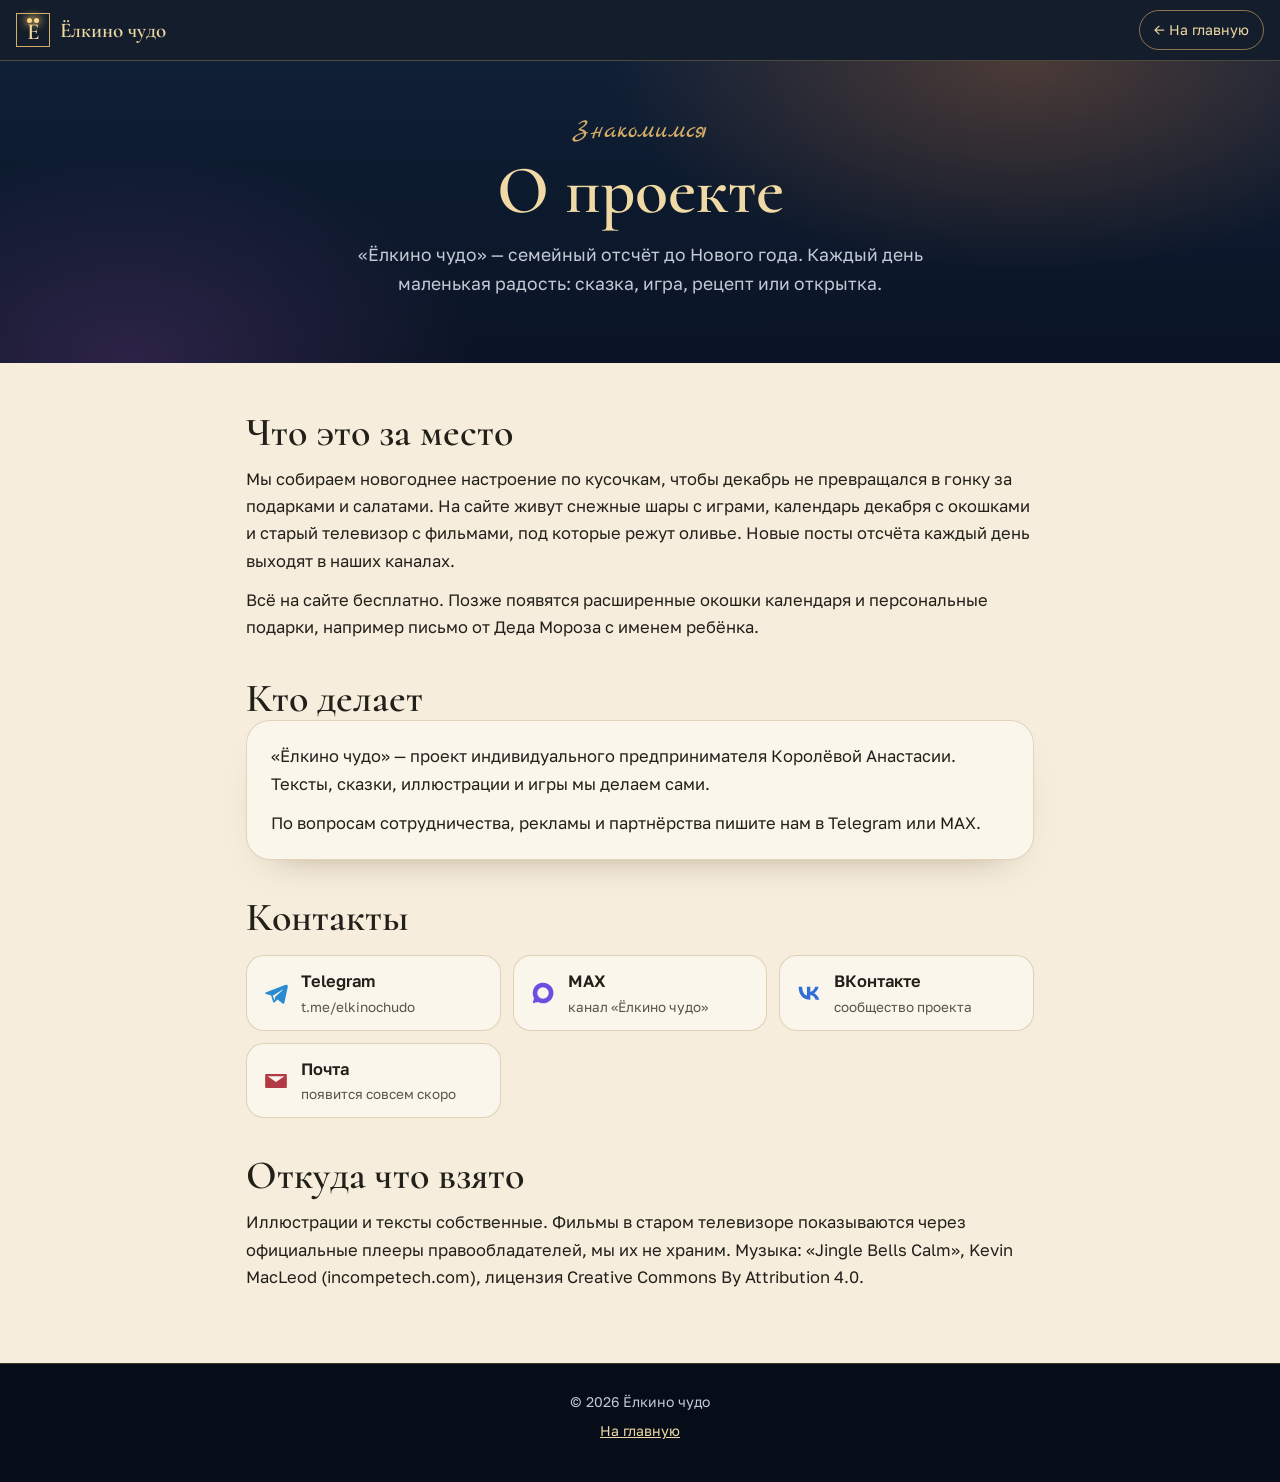
==== about.html @ c933e309 "Сайт v3: верхнее меню с разделами, календарь-шары с программой 31 окошка, подписка на окошко дня - л" ====
<!doctype html>
<html lang="ru">
<head>
<meta charset="utf-8">
<meta name="viewport" content="width=device-width, initial-scale=1">
<title>О проекте — Ёлкино чудо</title>
<meta name="description" content="Кто делает «Ёлкино чудо», как устроен отсчёт до Нового года и как с нами связаться: Telegram, MAX, ВКонтакте.">
<link rel="canonical" href="https://xn----htbkheohc7b0b5g.xn--p1ai/about.html">
<meta name="theme-color" content="#0b1526">
<meta property="og:type" content="website">
<meta property="og:locale" content="ru_RU">
<meta property="og:site_name" content="Ёлкино чудо">
<meta property="og:title" content="О проекте «Ёлкино чудо»">
<meta property="og:image" content="https://xn----htbkheohc7b0b5g.xn--p1ai/img/og.jpg">
<link rel="icon" href="favicon.ico" sizes="any">
<link rel="apple-touch-icon" href="img/apple-touch-icon.png">
<link rel="preconnect" href="https://fonts.googleapis.com">
<link rel="preconnect" href="https://fonts.gstatic.com" crossorigin>
<link rel="stylesheet" href="https://fonts.googleapis.com/css2?family=Cormorant:wght@500;600;700&family=Golos+Text:wght@400;500;600&family=Marck+Script&display=swap">
<link rel="stylesheet" href="css/page.css?v=20261108b">
<!-- Yandex.Metrika counter -->
<script>
(function(m,e,t,r,i,k,a){m[i]=m[i]||function(){(m[i].a=m[i].a||[]).push(arguments)};m[i].l=1*new Date();for(var j=0;j<document.scripts.length;j++){if(document.scripts[j].src===r){return;}}k=e.createElement(t),a=e.getElementsByTagName(t)[0],k.async=1,k.src=r,a.parentNode.insertBefore(k,a)})(window,document,"script","https://mc.yandex.ru/metrika/tag.js","ym");
ym(114100831,"init",{clickmap:true,trackLinks:true,accurateTrackBounce:true});
</script>
<noscript><div><img src="https://mc.yandex.ru/watch/114100831" style="position:absolute;left:-9999px" alt=""></div></noscript>
<!-- /Yandex.Metrika counter -->
</head>
<body>

<header class="pg-top">
  <a class="pg-brand" href="./"><span class="mono" aria-hidden="true"><i></i><i></i>Е</span><span>Ёлкино чудо</span></a>
  <a class="pg-back" href="./#top">← На главную</a>
</header>

<section class="pg-hero">
  <p class="kicker" aria-hidden="true">Знакомимся</p>
  <h1>О проекте</h1>
  <p class="lead">«Ёлкино чудо» — семейный отсчёт до Нового года. Каждый день маленькая радость: сказка, игра, рецепт или открытка.</p>
</section>

<main class="pg-main">
  <div class="wrap">

    <section class="blk">
      <h2>Что это за место</h2>
      <p>Мы собираем новогоднее настроение по кусочкам, чтобы декабрь не превращался в гонку за подарками и салатами. На сайте живут снежные шары с играми, календарь декабря с окошками и старый телевизор с фильмами, под которые режут оливье. Новые посты отсчёта каждый день выходят в наших каналах.</p>
      <p>Всё на сайте бесплатно. Позже появятся расширенные окошки календаря и персональные подарки, например письмо от Деда Мороза с именем ребёнка.</p>
    </section>

    <section class="blk">
      <h2>Кто делает</h2>
      <div class="card">
        <!-- РЕКВИЗИТЫ ДОБАВИТ НАСТЯ: ИНН и ОГРНИП ИП Королёвой Анастасии. Не выдумывать.
             Формат строки, когда будут данные: «ИП Королёва Анастасия [отчество], ИНН …, ОГРНИП …» -->
        <p>«Ёлкино чудо» — проект индивидуального предпринимателя Королёвой Анастасии. Тексты, сказки, иллюстрации и игры мы делаем сами.</p>
        <p>По вопросам сотрудничества, рекламы и партнёрства пишите нам в Telegram или MAX.</p>
      </div>
    </section>

    <section class="blk" id="kontakty">
      <h2>Контакты</h2>
      <div class="contacts">
        <a class="ct ct-tg" href="https://t.me/elkinochudo" target="_blank" rel="noopener">
          <svg viewBox="0 0 24 24" aria-hidden="true"><path d="M21.5 4.2 2.9 11.4c-1.3.5-1.2 1.2-.2 1.5l4.8 1.5 1.8 5.6c.2.6.4.8.9.8.4 0 .6-.2.9-.5l2.3-2.2 4.7 3.5c.9.5 1.5.2 1.7-.8l3.1-14.5c.3-1.3-.5-1.9-1.4-1.6ZM9 14.6l9-5.7c.4-.3.8-.1.5.2l-7.4 6.7-.3 3.2L9 14.6Z"/></svg>
          <span><b>Telegram</b><small>t.me/elkinochudo</small></span>
        </a>
        <a class="ct ct-max" href="https://max.ru/id772156961529_biz2" target="_blank" rel="noopener">
          <svg viewBox="0 0 24 24" aria-hidden="true"><path d="M12 2.5a9.5 9.5 0 0 0-8.3 14.1L2.5 21.5l5-1.2A9.5 9.5 0 1 0 12 2.5Zm0 4.2a5.3 5.3 0 1 1 0 10.6 5.3 5.3 0 0 1 0-10.6Z"/></svg>
          <span><b>MAX</b><small>канал «Ёлкино чудо»</small></span>
        </a>
        <a class="ct ct-vk" href="https://vk.ru/club242860616" target="_blank" rel="noopener">
          <svg viewBox="0 0 24 24" aria-hidden="true"><path d="M12.8 18.2C6.3 18.2 2.6 13.7 2.4 6.3h3.3c.1 5.4 2.5 7.7 4.4 8.2V6.3h3.1v4.7c1.9-.2 3.9-2.4 4.5-4.7h3.1c-.5 2.9-2.6 5-4.1 5.9 1.5.7 3.9 2.6 4.8 6h-3.4c-.7-2.3-2.5-4-4.9-4.3v4.3h-.4Z"/></svg>
          <span><b>ВКонтакте</b><small>сообщество проекта</small></span>
        </a>
        <!-- ПОЧТА: добавит Настя (отдельный ящик проекта). Когда будет — заменить блок ниже на ссылку mailto:. -->
        <div class="ct ct-mail">
          <svg viewBox="0 0 24 24" aria-hidden="true"><path d="M3 5.5h18c.6 0 1 .4 1 1v11c0 .6-.4 1-1 1H3a1 1 0 0 1-1-1v-11c0-.6.4-1 1-1Zm1.3 2 7.7 5.4 7.7-5.4H4.3Z"/></svg>
          <span><b>Почта</b><small>появится совсем скоро</small></span>
        </div>
      </div>
    </section>

    <section class="blk">
      <h2>Откуда что взято</h2>
      <p>Иллюстрации и тексты собственные. Фильмы в старом телевизоре показываются через официальные плееры правообладателей, мы их не храним. Музыка: «Jingle Bells Calm», Kevin MacLeod (incompetech.com), лицензия Creative Commons By Attribution 4.0.</p>
    </section>

  </div>
</main>

<footer class="pg-foot">
  <p>© 2026 Ёлкино чудо</p>
  <p><a href="./">На главную</a></p>
</footer>
</body>
</html>
---- css/page.css ----
/* Внутренние страницы «Ёлкино чудо»: о проекте, письмо Деда Мороза, политика, согласие */
:root{--night:#0a1424;--gold:#d6ae66;--gold-2:#f0d9a4;--gold-3:#a07a3a;--mandarin:#e9843a;--berry:#b33a44;--plum:#6d3f86;--sky:#24467e;
  --cream:#f6eddc;--card:#fbf6ec;--ink:#23201a;--ink-2:#5b5346;--muted:#c3cad6;
  --serif:"Cormorant","Cormorant Garamond",Georgia,serif;--sans:"Golos Text",system-ui,-apple-system,"Segoe UI",Roboto,sans-serif;--script:"Marck Script","Cormorant",cursive}
*{box-sizing:border-box}
html{-webkit-text-size-adjust:100%}
body{margin:0;background:var(--cream);color:var(--ink);font:400 16.5px/1.65 var(--sans)}
img{display:block;max-width:100%;height:auto}
a{color:var(--berry)}
h1,h2,h3{font-family:var(--serif);font-weight:600;line-height:1.08;margin:0}
p{margin:0}
:focus-visible{outline:2px solid var(--berry);outline-offset:3px}
.pg-top{position:sticky;top:0;z-index:20;display:flex;align-items:center;justify-content:space-between;gap:12px;padding:10px 16px;background:rgba(10,20,36,.96);border-bottom:1px solid rgba(214,174,102,.3)}
.pg-brand{display:flex;align-items:center;gap:10px;text-decoration:none;color:var(--gold-2);font:600 21px/1 var(--serif)}
.mono{position:relative;display:inline-grid;place-items:center;width:34px;height:34px;border:1px solid var(--gold);font:600 23px/1 var(--serif);color:var(--gold-2);padding-top:5px}
.mono i{position:absolute;top:4px;width:5px;height:5px;border-radius:50%;background:#ffd98a;box-shadow:0 0 8px 2px rgba(255,205,110,.7)}
.mono i:first-child{left:10px}.mono i:nth-child(2){right:10px}
.pg-back{display:inline-flex;align-items:center;min-height:40px;padding:0 14px;border-radius:999px;border:1px solid rgba(214,174,102,.6);color:var(--gold-2);text-decoration:none;font-size:14px;white-space:nowrap}
.pg-back:hover{background:rgba(214,174,102,.12)}
.pg-hero{position:relative;overflow:hidden;padding:56px 16px 64px;text-align:center;color:#f3ead8;
  background:radial-gradient(600px 300px at 80% 0%,rgba(233,132,58,.28),transparent 70%),radial-gradient(500px 300px at 10% 100%,rgba(109,63,134,.35),transparent 70%),linear-gradient(180deg,#0f1f36,#0a1424)}
.pg-hero .kicker{font:400 26px/1.1 var(--script);color:var(--gold)}
.pg-hero h1{margin-top:8px;font-size:clamp(40px,7vw,68px);color:var(--gold-2)}
.pg-hero .lead{max-width:620px;margin:14px auto 0;font-size:17.5px;color:var(--muted)}
.wrap{max-width:820px;margin:0 auto;padding:0 16px}
.pg-main{padding:48px 0 72px}
.blk{margin-top:36px}
.blk:first-child{margin-top:0}
.blk h2{font-size:clamp(30px,4.4vw,40px);color:var(--ink)}
.blk p+p,.blk p+ul,.blk ul+p{margin-top:12px}
.blk>p:first-of-type{margin-top:12px}
.blk ul{margin:12px 0 0;padding-left:22px}
.blk li+li{margin-top:6px}
.card{padding:22px 24px;border-radius:24px;background:var(--card);border:1px solid rgba(160,122,58,.28);box-shadow:0 18px 40px -30px rgba(80,55,20,.6)}
.contacts{display:grid;grid-template-columns:repeat(auto-fit,minmax(220px,1fr));gap:12px;margin-top:16px}
.ct{display:flex;align-items:center;gap:12px;min-height:64px;padding:12px 16px;border-radius:18px;background:var(--card);border:1px solid rgba(160,122,58,.3);text-decoration:none;color:var(--ink)}
.ct svg{width:26px;height:26px;flex:none}
.ct b{display:block;font-weight:600}
.ct small{display:block;font-size:13.5px;color:var(--ink-2)}
.ct:hover{border-color:var(--berry)}
.ct-tg svg{fill:#2a8bd0}.ct-max svg{fill:#6b4fe0}.ct-vk svg{fill:#2f6fd6}.ct-mail svg{fill:var(--berry)}
.todo{display:inline-block;padding:2px 9px;border-radius:999px;background:#fbe3c6;color:#8a4a12;font-size:13px;font-weight:500}
.btn{display:inline-flex;align-items:center;justify-content:center;gap:10px;min-height:52px;padding:12px 28px;border-radius:999px;border:0;cursor:pointer;text-decoration:none;font:600 16.5px/1.2 var(--sans)}
.btn-red{color:#fff;background:linear-gradient(180deg,#d0545c,#9a2f39);box-shadow:0 10px 26px -10px rgba(179,58,68,.8)}
.btn-red:hover{filter:brightness(1.06)}
.btn-line{color:var(--ink);border:1px solid rgba(160,122,58,.6);background:transparent}
.btn[disabled]{opacity:.5;cursor:not-allowed}
.pg-foot{padding:26px 16px 40px;background:#070d18;color:var(--muted);font-size:14px;text-align:center;border-top:1px solid rgba(214,174,102,.25)}
.pg-foot a{color:var(--gold-2)}
.pg-foot p+p{margin-top:6px}

/* письмо от Деда Мороза */
.offer{display:grid;grid-template-columns:minmax(0,1.1fr) minmax(0,.9fr);gap:28px;align-items:start}
.price{display:flex;align-items:baseline;gap:10px;margin-top:16px}
.price b{font:700 48px/1 var(--serif);color:var(--berry);font-variant-numeric:lining-nums}
.price span{color:var(--ink-2)}
.feats{list-style:none;padding:0!important;margin-top:16px!important}
.feats li{position:relative;padding-left:26px}
.feats li::before{content:"";position:absolute;left:4px;top:.55em;width:10px;height:10px;transform:rotate(45deg);background:var(--mandarin)}
.letter{position:relative;padding:34px 30px 30px;border-radius:6px;color:#3a2a17;
  background:radial-gradient(circle at 80% 10%,rgba(255,255,255,.6),transparent 40%),linear-gradient(180deg,#fdf6e6,#f3e2c0);
  box-shadow:0 1px 0 #e8d4ae,0 24px 50px -28px rgba(80,55,20,.7);font:500 20px/1.5 var(--serif);transform:rotate(-.6deg)}
.letter::before{content:"";position:absolute;inset:10px;border:1px solid rgba(160,122,58,.45);border-radius:3px;pointer-events:none}
.letter .salut{font:400 30px/1.2 var(--script);color:var(--berry)}
.letter p+p{margin-top:12px}
.letter .nm{background:rgba(233,132,58,.18);border-radius:4px;padding:0 4px}
.letter .sign{margin-top:18px;text-align:right;font:400 28px/1.1 var(--script);color:#7a2730}
.letter .stamp{position:absolute;right:22px;top:20px;width:64px;height:64px;border-radius:50%;display:grid;place-items:center;text-align:center;
  font:600 10px/1.15 var(--sans);letter-spacing:.06em;text-transform:uppercase;color:#fff;background:radial-gradient(circle at 35% 30%,#d0545c,#8f2a33);box-shadow:0 4px 10px -4px rgba(0,0,0,.5);transform:rotate(12deg)}
.letter-cap{margin-top:12px;font-size:13.5px;color:var(--ink-2);text-align:center}
.steps{counter-reset:s;list-style:none;padding:0!important;display:grid;grid-template-columns:repeat(auto-fit,minmax(180px,1fr));gap:12px}
.steps li{counter-increment:s;margin:0!important;padding:18px;border-radius:18px;background:var(--card);border:1px solid rgba(160,122,58,.28)}
.steps li::before{content:counter(s);display:grid;place-items:center;width:34px;height:34px;margin-bottom:8px;border-radius:50%;background:var(--sky);color:#fff;font:700 18px/1 var(--serif)}
.form{display:grid;gap:14px;margin-top:16px}
.fld label{display:block;font-weight:500;font-size:15px;margin-bottom:6px}
.fld input,.fld textarea{width:100%;min-height:48px;padding:12px 14px;border-radius:14px;border:1px solid rgba(160,122,58,.5);background:#fff;font:inherit;color:var(--ink)}
.fld textarea{min-height:96px;resize:vertical}
.fld small{display:block;margin-top:4px;font-size:13px;color:var(--ink-2)}
.agree{display:flex;gap:12px;align-items:flex-start;font-size:14.5px;line-height:1.5}
.agree input{flex:none;width:22px;height:22px;margin-top:1px;accent-color:var(--berry)}
.stub{margin-top:16px;padding:18px 20px;border-radius:18px;background:#fbe3c6;border:1px solid rgba(233,132,58,.5)}
.stub[hidden]{display:none}
.stub h3{font-size:26px}
.stub p{margin-top:6px}
.stub .btn{margin-top:12px}

/* юридические страницы */
.legal h2{font-size:26px;margin-top:30px}
.legal h2:first-child{margin-top:0}
.legal p,.legal ul{margin-top:10px}
.legal ul{padding-left:22px}
.legal .req{padding:14px 16px;border-radius:14px;background:#fbe3c6;font-size:15px}
@media (max-width:719px){
  .offer{grid-template-columns:minmax(0,1fr)}
  .letter{padding:28px 20px 22px;font-size:18.5px}
  .letter .stamp{width:54px;height:54px;font-size:8.5px;right:14px;top:14px}
  .card{padding:18px}
  .pg-brand span:last-child{font-size:19px}
}
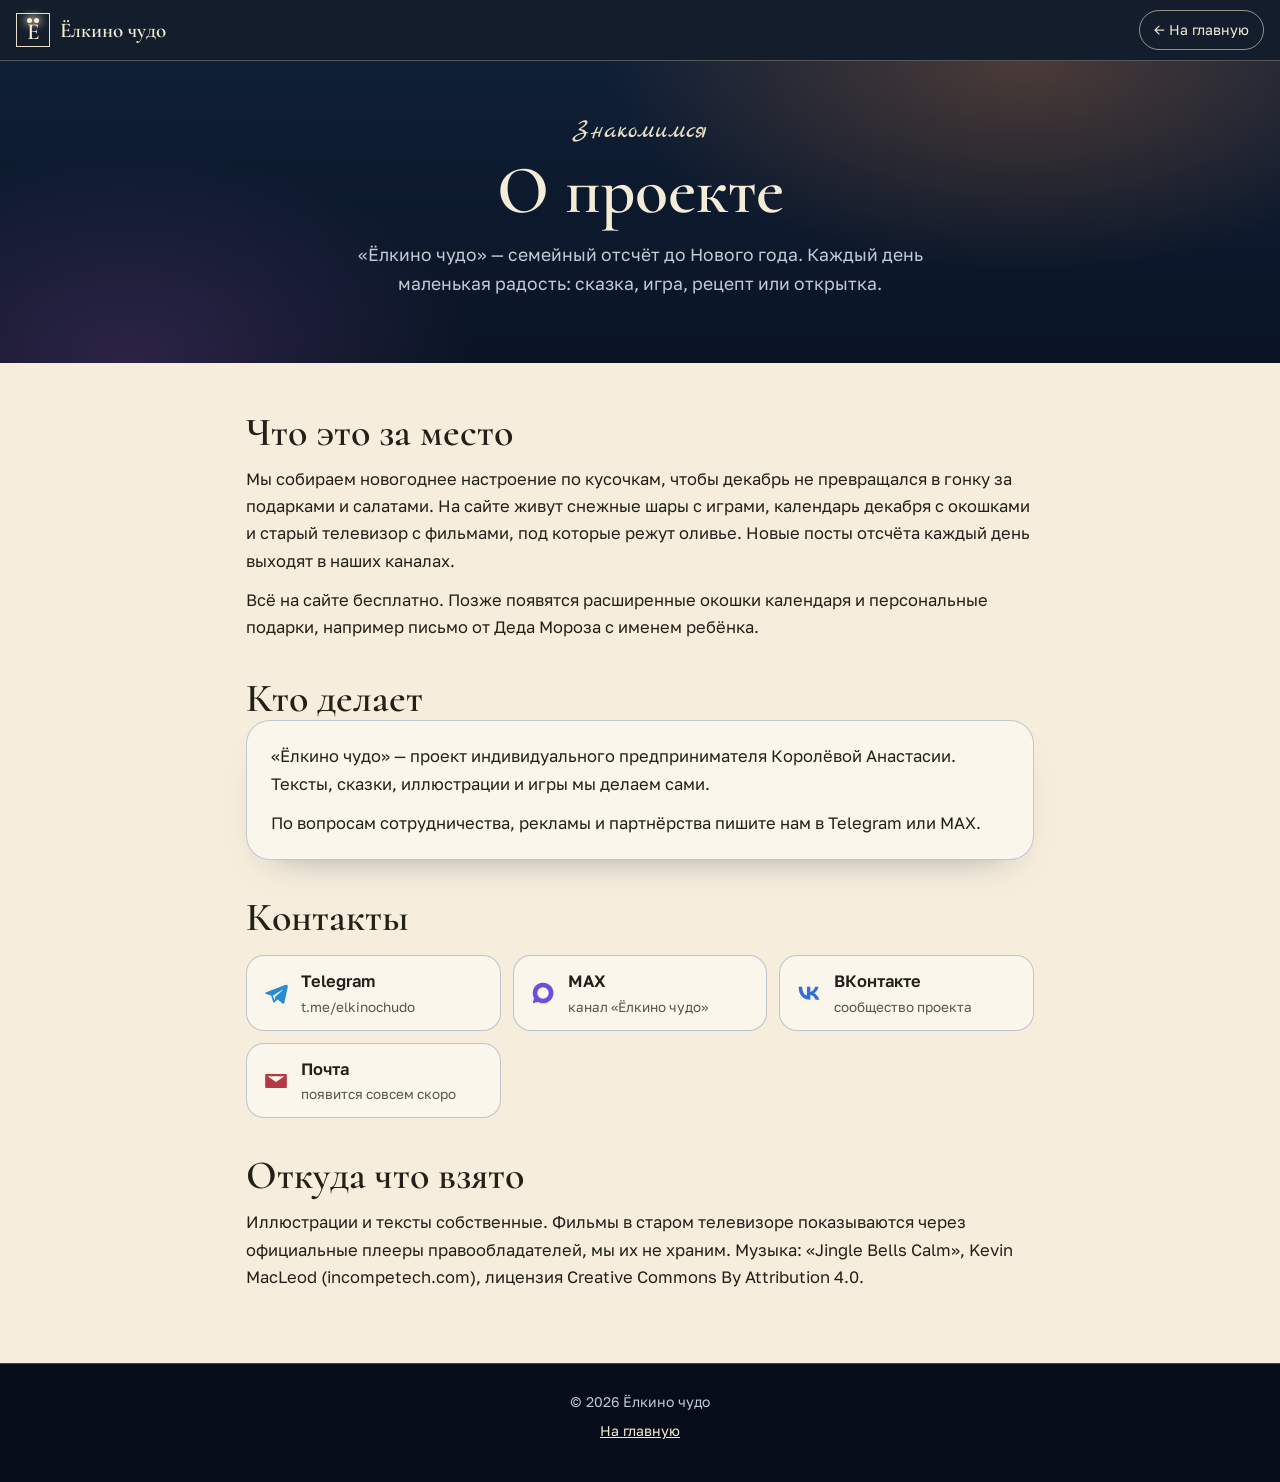
==== commit b7393c9c: "Дизайн v4: шар-ярмарка с каруселью, вязаный календарь, палатки на катке, бриллиантовый блеск - Главн" ====
--- a/about.html
+++ b/about.html
@@ -17,7 +17,7 @@
 <link rel="preconnect" href="https://fonts.googleapis.com">
 <link rel="preconnect" href="https://fonts.gstatic.com" crossorigin>
 <link rel="stylesheet" href="https://fonts.googleapis.com/css2?family=Cormorant:wght@500;600;700&family=Golos+Text:wght@400;500;600&family=Marck+Script&display=swap">
-<link rel="stylesheet" href="css/page.css?v=20261108b">
+<link rel="stylesheet" href="css/page.css?v=20261109a">
 <!-- Yandex.Metrika counter -->
 <script>
 (function(m,e,t,r,i,k,a){m[i]=m[i]||function(){(m[i].a=m[i].a||[]).push(arguments)};m[i].l=1*new Date();for(var j=0;j<document.scripts.length;j++){if(document.scripts[j].src===r){return;}}k=e.createElement(t),a=e.getElementsByTagName(t)[0],k.async=1,k.src=r,a.parentNode.insertBefore(k,a)})(window,document,"script","https://mc.yandex.ru/metrika/tag.js","ym");
--- a/css/page.css
+++ b/css/page.css
@@ -1,5 +1,5 @@
 /* Внутренние страницы «Ёлкино чудо»: о проекте, письмо Деда Мороза, политика, согласие */
-:root{--night:#0a1424;--gold:#d6ae66;--gold-2:#f0d9a4;--gold-3:#a07a3a;--mandarin:#e9843a;--berry:#b33a44;--plum:#6d3f86;--sky:#24467e;
+:root{--night:#0a1424;--gold:#e9dfc8;--gold-2:#f5ecd8;--gold-3:#2f4f80;--mandarin:#e9843a;--berry:#b33a44;--plum:#6d3f86;--sky:#24467e;
   --cream:#f6eddc;--card:#fbf6ec;--ink:#23201a;--ink-2:#5b5346;--muted:#c3cad6;
   --serif:"Cormorant","Cormorant Garamond",Georgia,serif;--sans:"Golos Text",system-ui,-apple-system,"Segoe UI",Roboto,sans-serif;--script:"Marck Script","Cormorant",cursive}
 *{box-sizing:border-box}
@@ -10,13 +10,13 @@
 h1,h2,h3{font-family:var(--serif);font-weight:600;line-height:1.08;margin:0}
 p{margin:0}
 :focus-visible{outline:2px solid var(--berry);outline-offset:3px}
-.pg-top{position:sticky;top:0;z-index:20;display:flex;align-items:center;justify-content:space-between;gap:12px;padding:10px 16px;background:rgba(10,20,36,.96);border-bottom:1px solid rgba(214,174,102,.3)}
+.pg-top{position:sticky;top:0;z-index:20;display:flex;align-items:center;justify-content:space-between;gap:12px;padding:10px 16px;background:rgba(10,20,36,.96);border-bottom:1px solid rgba(233,223,200,.3)}
 .pg-brand{display:flex;align-items:center;gap:10px;text-decoration:none;color:var(--gold-2);font:600 21px/1 var(--serif)}
 .mono{position:relative;display:inline-grid;place-items:center;width:34px;height:34px;border:1px solid var(--gold);font:600 23px/1 var(--serif);color:var(--gold-2);padding-top:5px}
-.mono i{position:absolute;top:4px;width:5px;height:5px;border-radius:50%;background:#ffd98a;box-shadow:0 0 8px 2px rgba(255,205,110,.7)}
+.mono i{position:absolute;top:4px;width:5px;height:5px;border-radius:50%;background:#fff0d2;box-shadow:0 0 8px 2px rgba(255,236,208,.7)}
 .mono i:first-child{left:10px}.mono i:nth-child(2){right:10px}
-.pg-back{display:inline-flex;align-items:center;min-height:40px;padding:0 14px;border-radius:999px;border:1px solid rgba(214,174,102,.6);color:var(--gold-2);text-decoration:none;font-size:14px;white-space:nowrap}
-.pg-back:hover{background:rgba(214,174,102,.12)}
+.pg-back{display:inline-flex;align-items:center;min-height:40px;padding:0 14px;border-radius:999px;border:1px solid rgba(233,223,200,.6);color:var(--gold-2);text-decoration:none;font-size:14px;white-space:nowrap}
+.pg-back:hover{background:rgba(233,223,200,.12)}
 .pg-hero{position:relative;overflow:hidden;padding:56px 16px 64px;text-align:center;color:#f3ead8;
   background:radial-gradient(600px 300px at 80% 0%,rgba(233,132,58,.28),transparent 70%),radial-gradient(500px 300px at 10% 100%,rgba(109,63,134,.35),transparent 70%),linear-gradient(180deg,#0f1f36,#0a1424)}
 .pg-hero .kicker{font:400 26px/1.1 var(--script);color:var(--gold)}
@@ -31,9 +31,9 @@
 .blk>p:first-of-type{margin-top:12px}
 .blk ul{margin:12px 0 0;padding-left:22px}
 .blk li+li{margin-top:6px}
-.card{padding:22px 24px;border-radius:24px;background:var(--card);border:1px solid rgba(160,122,58,.28);box-shadow:0 18px 40px -30px rgba(80,55,20,.6)}
+.card{padding:22px 24px;border-radius:24px;background:var(--card);border:1px solid rgba(47,79,128,.28);box-shadow:0 18px 40px -30px rgba(20,35,65,.6)}
 .contacts{display:grid;grid-template-columns:repeat(auto-fit,minmax(220px,1fr));gap:12px;margin-top:16px}
-.ct{display:flex;align-items:center;gap:12px;min-height:64px;padding:12px 16px;border-radius:18px;background:var(--card);border:1px solid rgba(160,122,58,.3);text-decoration:none;color:var(--ink)}
+.ct{display:flex;align-items:center;gap:12px;min-height:64px;padding:12px 16px;border-radius:18px;background:var(--card);border:1px solid rgba(47,79,128,.3);text-decoration:none;color:var(--ink)}
 .ct svg{width:26px;height:26px;flex:none}
 .ct b{display:block;font-weight:600}
 .ct small{display:block;font-size:13.5px;color:var(--ink-2)}
@@ -43,37 +43,55 @@
 .btn{display:inline-flex;align-items:center;justify-content:center;gap:10px;min-height:52px;padding:12px 28px;border-radius:999px;border:0;cursor:pointer;text-decoration:none;font:600 16.5px/1.2 var(--sans)}
 .btn-red{color:#fff;background:linear-gradient(180deg,#d0545c,#9a2f39);box-shadow:0 10px 26px -10px rgba(179,58,68,.8)}
 .btn-red:hover{filter:brightness(1.06)}
-.btn-line{color:var(--ink);border:1px solid rgba(160,122,58,.6);background:transparent}
+.btn-line{color:var(--ink);border:1px solid rgba(47,79,128,.6);background:transparent}
 .btn[disabled]{opacity:.5;cursor:not-allowed}
-.pg-foot{padding:26px 16px 40px;background:#070d18;color:var(--muted);font-size:14px;text-align:center;border-top:1px solid rgba(214,174,102,.25)}
+.pg-foot{padding:26px 16px 40px;background:#070d18;color:var(--muted);font-size:14px;text-align:center;border-top:1px solid rgba(233,223,200,.25)}
 .pg-foot a{color:var(--gold-2)}
 .pg-foot p+p{margin-top:6px}
 
 /* письмо от Деда Мороза */
-.offer{display:grid;grid-template-columns:minmax(0,1.1fr) minmax(0,.9fr);gap:28px;align-items:start}
+.offer{display:grid;grid-template-columns:minmax(0,.9fr) minmax(0,1.1fr);gap:28px;align-items:start}
 .price{display:flex;align-items:baseline;gap:10px;margin-top:16px}
 .price b{font:700 48px/1 var(--serif);color:var(--berry);font-variant-numeric:lining-nums}
 .price span{color:var(--ink-2)}
 .feats{list-style:none;padding:0!important;margin-top:16px!important}
 .feats li{position:relative;padding-left:26px}
 .feats li::before{content:"";position:absolute;left:4px;top:.55em;width:10px;height:10px;transform:rotate(45deg);background:var(--mandarin)}
-.letter{position:relative;padding:34px 30px 30px;border-radius:6px;color:#3a2a17;
-  background:radial-gradient(circle at 80% 10%,rgba(255,255,255,.6),transparent 40%),linear-gradient(180deg,#fdf6e6,#f3e2c0);
-  box-shadow:0 1px 0 #e8d4ae,0 24px 50px -28px rgba(80,55,20,.7);font:500 20px/1.5 var(--serif);transform:rotate(-.6deg)}
-.letter::before{content:"";position:absolute;inset:10px;border:1px solid rgba(160,122,58,.45);border-radius:3px;pointer-events:none}
-.letter .salut{font:400 30px/1.2 var(--script);color:var(--berry)}
+/* Письмо: состаренная бумага (CSS + SVG-шум, без картинок), рукописный текст Bad Script, подпись Marck Script */
+.letter{--ink-l:#3b2414;position:relative;isolation:isolate;padding:40px 38px 36px;color:var(--ink-l);
+  font:400 21px/1.62 "Bad Script","Marck Script",cursive;text-shadow:0 0 .7px rgba(59,36,20,.55);transform:rotate(-.7deg)}
+.letter .paper{position:absolute;inset:0;z-index:-1;border-radius:3px;
+  background:
+    url("data:image/svg+xml,%3Csvg xmlns='http://www.w3.org/2000/svg' width='220' height='220'%3E%3Cfilter id='f'%3E%3CfeTurbulence type='fractalNoise' baseFrequency='.85' numOctaves='3' stitchTiles='stitch'/%3E%3CfeColorMatrix values='0 0 0 0 .42 0 0 0 0 .27 0 0 0 0 .1 0 0 0 .55 -.18'/%3E%3C/filter%3E%3Crect width='100%25' height='100%25' filter='url(%23f)'/%3E%3C/svg%3E"),
+    radial-gradient(circle at 84% 44%,transparent 0 30px,rgba(128,78,28,.16) 32px,rgba(128,78,28,.05) 36px,transparent 40px),
+    radial-gradient(ellipse 9px 7px at 82% 22%,rgba(140,88,34,.28),transparent),
+    radial-gradient(ellipse 14px 11px at 88% 64%,rgba(140,88,34,.18),transparent),
+    radial-gradient(ellipse 6px 6px at 24% 40%,rgba(140,88,34,.22),transparent),
+    radial-gradient(ellipse 22px 16px at 70% 92%,rgba(140,88,34,.14),transparent),
+    radial-gradient(ellipse 90px 60px at 6% 8%,rgba(150,96,36,.22),transparent),
+    radial-gradient(ellipse 120px 80px at 96% 98%,rgba(150,96,36,.24),transparent),
+    linear-gradient(180deg,transparent 49.4%,rgba(110,68,24,.16) 50%,rgba(255,248,228,.4) 50.5%,transparent 51.5%),
+    linear-gradient(90deg,transparent 49.6%,rgba(110,68,24,.09) 50%,rgba(255,248,228,.22) 50.4%,transparent 51%),
+    radial-gradient(ellipse at 50% 40%,#f2e2bd 0%,#e9d3a2 55%,#d9b97f 100%);
+  box-shadow:inset 0 0 34px rgba(120,72,22,.42),inset 0 0 6px rgba(90,52,14,.5);
+  filter:url(#paper-rough) drop-shadow(0 18px 20px rgba(60,35,10,.32))}
 .letter p+p{margin-top:12px}
-.letter .nm{background:rgba(233,132,58,.18);border-radius:4px;padding:0 4px}
-.letter .sign{margin-top:18px;text-align:right;font:400 28px/1.1 var(--script);color:#7a2730}
-.letter .stamp{position:absolute;right:22px;top:20px;width:64px;height:64px;border-radius:50%;display:grid;place-items:center;text-align:center;
-  font:600 10px/1.15 var(--sans);letter-spacing:.06em;text-transform:uppercase;color:#fff;background:radial-gradient(circle at 35% 30%,#d0545c,#8f2a33);box-shadow:0 4px 10px -4px rgba(0,0,0,.5);transform:rotate(12deg)}
+.letter .place{margin:0 0 6px;font-size:16px;opacity:.72}
+.letter .salut{margin-top:0;padding-right:84px;font:400 36px/1.15 "Marck Script",cursive;color:#7c1f29;text-shadow:0 0 .8px rgba(124,31,41,.55)}
+.letter .nm{padding:0 2px;background:linear-gradient(180deg,transparent 58%,rgba(233,132,58,.32) 58%,rgba(233,132,58,.32) 92%,transparent 92%)}
+.letter .sign{position:relative;margin:20px 0 0 auto;width:max-content;max-width:100%;text-align:right;padding-bottom:30px}
+.letter .sign-pre{display:block;font-size:20px;margin-right:56px}
+.letter .sign-name{display:block;font:400 46px/1 "Marck Script",cursive;transform:rotate(-4deg);transform-origin:right center}
+.letter .flourish{position:absolute;right:-6px;bottom:-4px;width:230px;height:auto;color:var(--ink-l);opacity:.9}
+.letter .postmark{position:absolute;top:16px;right:16px;width:96px;height:96px;color:rgba(36,58,112,.58);transform:rotate(-14deg);mix-blend-mode:multiply;font-family:var(--serif)}
+.letter .seal{position:absolute;left:24px;bottom:22px;width:96px;height:96px;transform:rotate(-10deg);font-family:var(--serif);filter:drop-shadow(0 3px 3px rgba(60,10,10,.45))}
 .letter-cap{margin-top:12px;font-size:13.5px;color:var(--ink-2);text-align:center}
 .steps{counter-reset:s;list-style:none;padding:0!important;display:grid;grid-template-columns:repeat(auto-fit,minmax(180px,1fr));gap:12px}
-.steps li{counter-increment:s;margin:0!important;padding:18px;border-radius:18px;background:var(--card);border:1px solid rgba(160,122,58,.28)}
+.steps li{counter-increment:s;margin:0!important;padding:18px;border-radius:18px;background:var(--card);border:1px solid rgba(47,79,128,.28)}
 .steps li::before{content:counter(s);display:grid;place-items:center;width:34px;height:34px;margin-bottom:8px;border-radius:50%;background:var(--sky);color:#fff;font:700 18px/1 var(--serif)}
 .form{display:grid;gap:14px;margin-top:16px}
 .fld label{display:block;font-weight:500;font-size:15px;margin-bottom:6px}
-.fld input,.fld textarea{width:100%;min-height:48px;padding:12px 14px;border-radius:14px;border:1px solid rgba(160,122,58,.5);background:#fff;font:inherit;color:var(--ink)}
+.fld input,.fld textarea{width:100%;min-height:48px;padding:12px 14px;border-radius:14px;border:1px solid rgba(47,79,128,.5);background:#fff;font:inherit;color:var(--ink)}
 .fld textarea{min-height:96px;resize:vertical}
 .fld small{display:block;margin-top:4px;font-size:13px;color:var(--ink-2)}
 .agree{display:flex;gap:12px;align-items:flex-start;font-size:14.5px;line-height:1.5}
@@ -92,8 +110,12 @@
 .legal .req{padding:14px 16px;border-radius:14px;background:#fbe3c6;font-size:15px}
 @media (max-width:719px){
   .offer{grid-template-columns:minmax(0,1fr)}
-  .letter{padding:28px 20px 22px;font-size:18.5px}
-  .letter .stamp{width:54px;height:54px;font-size:8.5px;right:14px;top:14px}
+  .letter{padding:30px 22px 26px;font-size:19.5px;line-height:1.58}
+  .letter .salut{font-size:31px;padding-right:66px}
+  .letter .postmark{width:74px;height:74px;top:12px;right:10px}
+  .letter .seal{width:76px;height:76px;left:16px;bottom:18px}
+  .letter .sign-name{font-size:40px}
+  .letter .flourish{width:196px}
   .card{padding:18px}
   .pg-brand span:last-child{font-size:19px}
 }
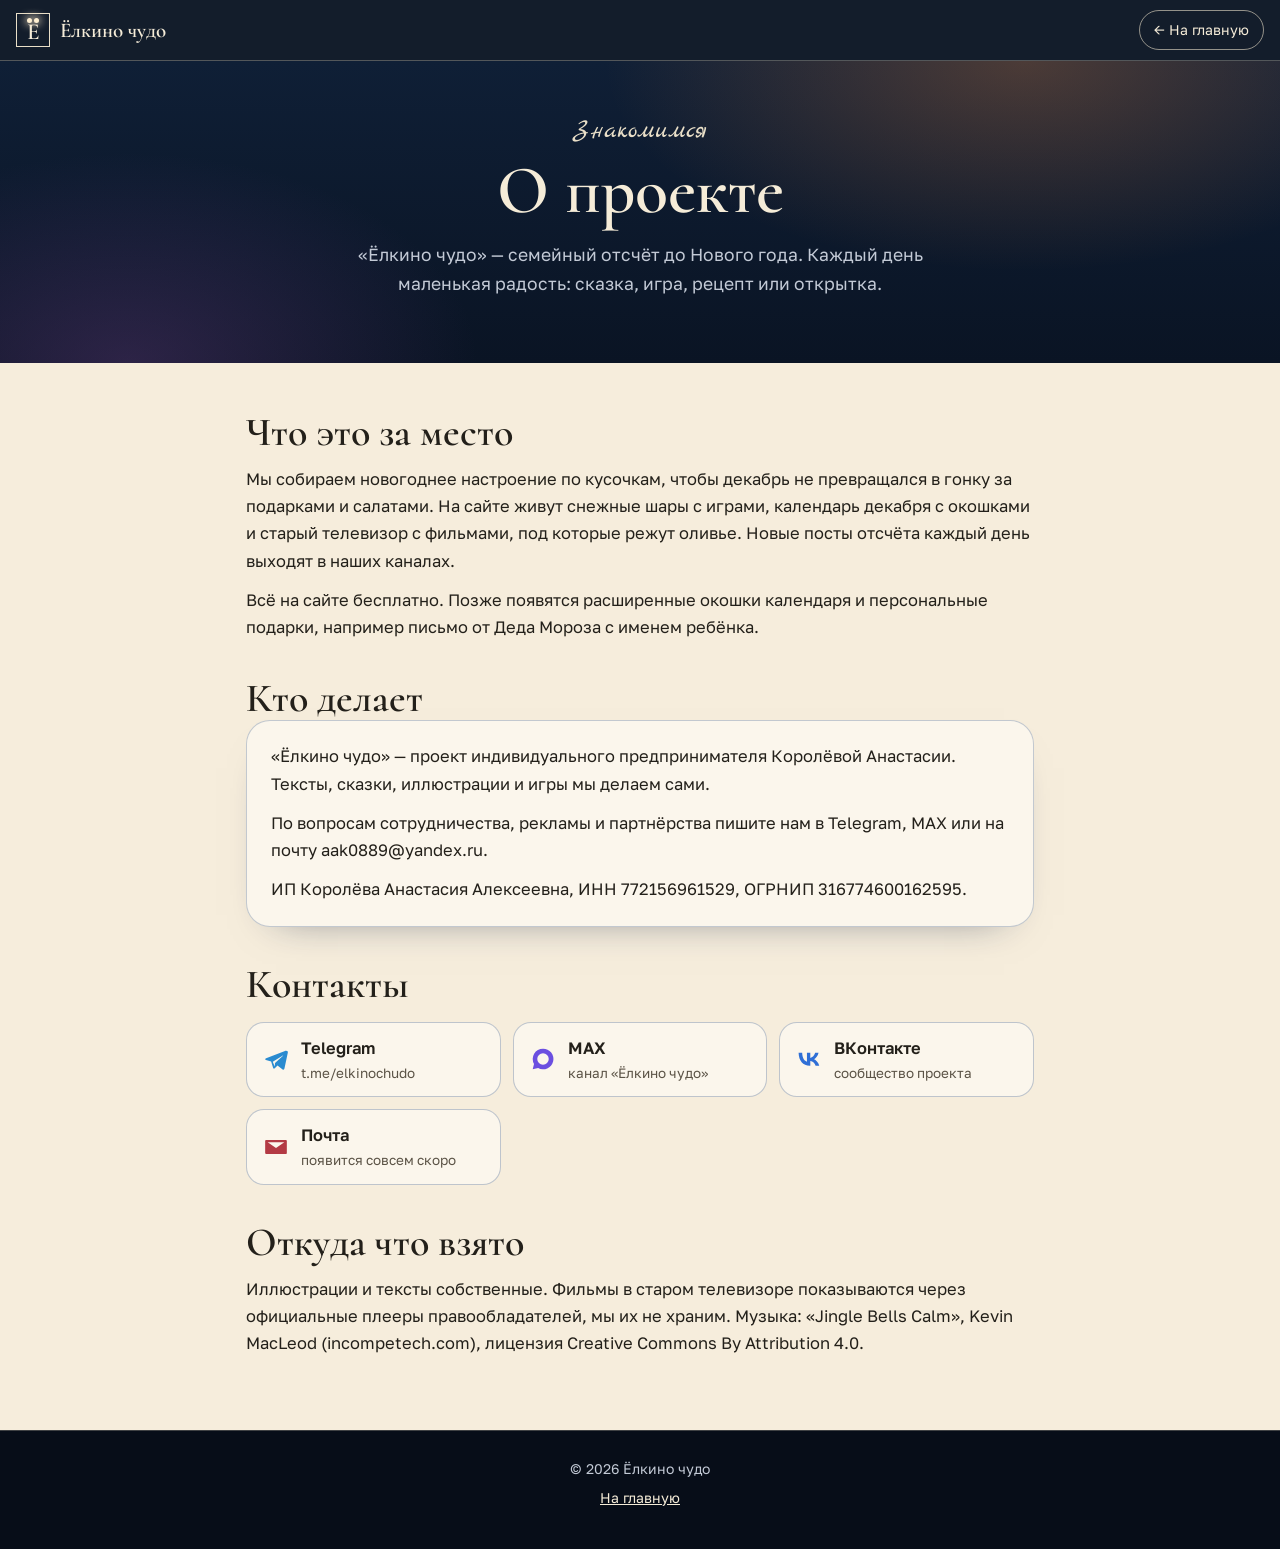
==== commit f8577551: "Реквизиты ИП в политике, согласии и «О проекте» Co-Authored-By: Claude Opus 5.5 <noreply@anthropic.c" ====
--- a/about.html
+++ b/about.html
@@ -17,7 +17,7 @@
 <link rel="preconnect" href="https://fonts.googleapis.com">
 <link rel="preconnect" href="https://fonts.gstatic.com" crossorigin>
 <link rel="stylesheet" href="https://fonts.googleapis.com/css2?family=Cormorant:wght@500;600;700&family=Golos+Text:wght@400;500;600&family=Marck+Script&display=swap">
-<link rel="stylesheet" href="css/page.css?v=20261109a">
+<link rel="stylesheet" href="css/page.css?v=20261108b">
 <!-- Yandex.Metrika counter -->
 <script>
 (function(m,e,t,r,i,k,a){m[i]=m[i]||function(){(m[i].a=m[i].a||[]).push(arguments)};m[i].l=1*new Date();for(var j=0;j<document.scripts.length;j++){if(document.scripts[j].src===r){return;}}k=e.createElement(t),a=e.getElementsByTagName(t)[0],k.async=1,k.src=r,a.parentNode.insertBefore(k,a)})(window,document,"script","https://mc.yandex.ru/metrika/tag.js","ym");
@@ -51,10 +51,9 @@
     <section class="blk">
       <h2>Кто делает</h2>
       <div class="card">
-        <!-- РЕКВИЗИТЫ ДОБАВИТ НАСТЯ: ИНН и ОГРНИП ИП Королёвой Анастасии. Не выдумывать.
-             Формат строки, когда будут данные: «ИП Королёва Анастасия [отчество], ИНН …, ОГРНИП …» -->
         <p>«Ёлкино чудо» — проект индивидуального предпринимателя Королёвой Анастасии. Тексты, сказки, иллюстрации и игры мы делаем сами.</p>
-        <p>По вопросам сотрудничества, рекламы и партнёрства пишите нам в Telegram или MAX.</p>
+        <p>По вопросам сотрудничества, рекламы и партнёрства пишите нам в Telegram, MAX или на почту aak0889@yandex.ru.</p>
+        <p class="req">ИП Королёва Анастасия Алексеевна, ИНН 772156961529, ОГРНИП 316774600162595.</p>
       </div>
     </section>
 
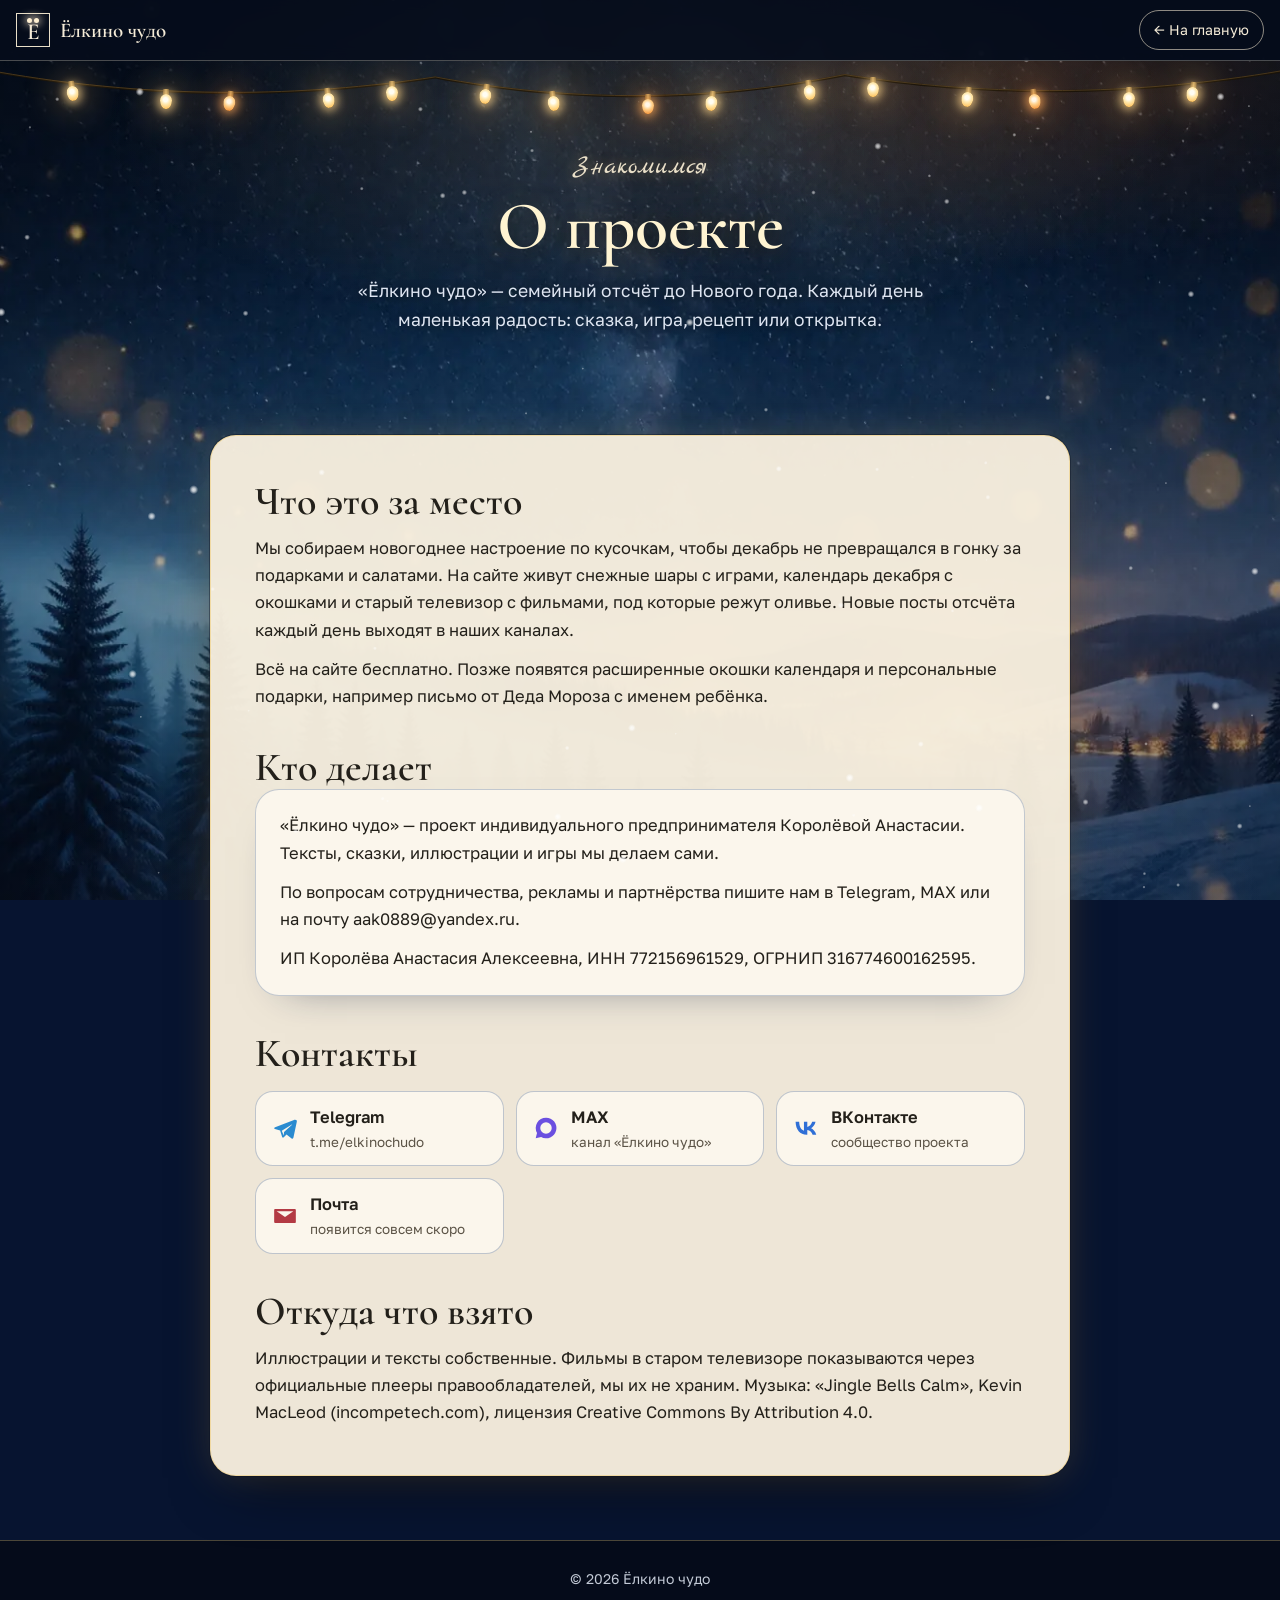
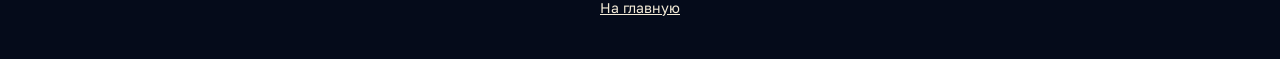
==== commit 9743c7e2: "Все разделы открыты, ночной фон, гирлянда и снег на всех страницах - шар «Сказочный олений лес» откр" ====
--- a/about.html
+++ b/about.html
@@ -17,7 +17,8 @@
 <link rel="preconnect" href="https://fonts.googleapis.com">
 <link rel="preconnect" href="https://fonts.gstatic.com" crossorigin>
 <link rel="stylesheet" href="https://fonts.googleapis.com/css2?family=Cormorant:wght@500;600;700&family=Golos+Text:wght@400;500;600&family=Marck+Script&display=swap">
-<link rel="stylesheet" href="css/page.css?v=20261108b">
+<link rel="stylesheet" href="css/page.css?v=20261109a">
+<link rel="stylesheet" href="css/night-pages.css?v=20261110a">
 <!-- Yandex.Metrika counter -->
 <script>
 (function(m,e,t,r,i,k,a){m[i]=m[i]||function(){(m[i].a=m[i].a||[]).push(arguments)};m[i].l=1*new Date();for(var j=0;j<document.scripts.length;j++){if(document.scripts[j].src===r){return;}}k=e.createElement(t),a=e.getElementsByTagName(t)[0],k.async=1,k.src=r,a.parentNode.insertBefore(k,a)})(window,document,"script","https://mc.yandex.ru/metrika/tag.js","ym");
@@ -92,5 +93,6 @@
   <p>© 2026 Ёлкино чудо</p>
   <p><a href="./">На главную</a></p>
 </footer>
+<script src="js/night-pages.js?v=20261110a" defer></script>
 </body>
 </html>
--- a/css/night-pages.css
+++ b/css/night-pages.css
@@ -0,0 +1,50 @@
+/* «Ёлкино чудо»: общий ночной фон, гирлянда и снег для всех внутренних страниц (10.11.2026).
+   Подключается после css/page.css; скрипт — js/night-pages.js. Главная живёт на css/night.css. */
+html{background:#071430}
+body.pn{position:relative;background:transparent;min-height:100vh;overflow-x:hidden}
+/* фон: ночное небо из первого экрана главной + затемнение, закреплено при прокрутке */
+body.pn::before{content:"";position:fixed;inset:0;z-index:-2;pointer-events:none;
+  background:linear-gradient(180deg,rgba(5,11,24,.55),rgba(5,11,24,.2) 40%,rgba(5,11,24,.5)),url("../img/night/sky-m.webp") 50% 70%/cover no-repeat,#071430}
+body.pn::after{content:"";position:fixed;inset:0;z-index:-1;pointer-events:none;
+  background:radial-gradient(60% 34% at 50% 14%,rgba(255,210,140,.14),transparent 70%),radial-gradient(70% 30% at 50% 100%,rgba(140,170,230,.16),transparent 70%)}
+@media (min-width:900px){body.pn::before{background-image:linear-gradient(180deg,rgba(5,11,24,.55),rgba(5,11,24,.2) 40%,rgba(5,11,24,.5)),url("../img/night/sky-d.webp")}}
+
+/* шапка и подвал — стекло */
+.pn .pg-top{background:rgba(6,13,28,.88);-webkit-backdrop-filter:blur(8px);backdrop-filter:blur(8px)}
+.pn .pg-foot{background:rgba(5,10,22,.82);border-top-color:rgba(242,207,126,.3)}
+
+/* заголовок страницы: прозрачный, чтобы виделось небо; место под гирлянду */
+.pn .pg-hero{background:radial-gradient(600px 300px at 80% 0%,rgba(233,132,58,.18),transparent 70%),transparent;padding-top:92px}
+.pn .pg-hero h1{color:#fff4d2;text-shadow:0 2px 18px rgba(0,0,0,.55),0 0 28px rgba(255,206,120,.25)}
+.pn .pg-hero .kicker{text-shadow:0 0 14px rgba(255,200,110,.4)}
+.pn .pg-hero .lead{color:#dfe6f2;text-shadow:0 1px 10px rgba(0,0,0,.6)}
+
+/* содержимое — тёплая бумажная панель на ночном фоне: текст остаётся читаемым */
+.pn .pg-main{padding:36px 0 64px}
+.pn .pg-main .wrap{position:relative;max-width:860px;width:calc(100% - 24px);padding:34px 22px 38px;border-radius:26px;
+  background:rgba(247,239,222,.965);border:1px solid rgba(242,207,126,.6);
+  box-shadow:0 0 0 1px rgba(8,16,34,.4),0 0 34px rgba(255,205,120,.16),0 26px 60px -24px rgba(0,0,0,.75)}
+.pn .pg-main .wrap.legal{margin-top:0}
+.pn .pg-main:first-child{padding-top:104px} /* страницы без блока-заголовка: освободить место под гирлянду */
+@media (min-width:720px){.pn .pg-main .wrap{padding:44px 44px 48px}}
+
+/* ---------- гирлянда ---------- */
+.pn-garland{position:absolute;left:0;top:60px;width:100%;height:70px;z-index:6;pointer-events:none;overflow:visible}
+.pn-garland svg{position:absolute;inset:0;width:100%;height:100%;overflow:visible}
+.pn-bulb{position:absolute;width:14px;height:20px;margin:-2px 0 0 -7px;transform:rotate(var(--r,0deg));transform-origin:50% 0}
+.pn-bulb::before{content:"";position:absolute;left:4px;top:0;width:6px;height:6px;border-radius:1px;background:linear-gradient(90deg,#5b4523,#c9a560,#5b4523)}
+.pn-bulb::after{content:"";position:absolute;left:1px;top:5px;width:12px;height:15px;border-radius:50% 50% 46% 46% / 42% 42% 58% 58%;
+  background:radial-gradient(circle at 46% 38%,#fffdf2 0 18%,#ffe9b0 40%,#ffc766 78%,#e89a3a);
+  box-shadow:0 0 10px 3px rgba(255,214,140,.75),0 0 34px 10px rgba(255,190,100,.32);
+  animation:pn-bulb var(--t,3.4s) ease-in-out infinite;animation-delay:var(--d,0s)}
+.pn-bulb.amber::after{background:radial-gradient(circle at 46% 38%,#fff6e6 0 16%,#ffd08a 42%,#f59a42 80%,#c96a22);box-shadow:0 0 10px 3px rgba(255,170,90,.7),0 0 30px 10px rgba(240,140,60,.3)}
+@keyframes pn-bulb{0%,100%{opacity:1;filter:brightness(1)}45%{opacity:1}55%{opacity:.55;filter:brightness(.8)}62%{opacity:1;filter:brightness(1.15)}}
+
+/* ---------- снег ---------- */
+.pn-snow{position:fixed;inset:0;width:100%;height:100%;z-index:15;pointer-events:none}
+
+@media (max-width:599px){
+  .pn .pg-hero{padding-top:84px;padding-bottom:48px}
+  .pn-garland{height:56px}
+}
+@media (prefers-reduced-motion:reduce){.pn-bulb::after{animation:none}}
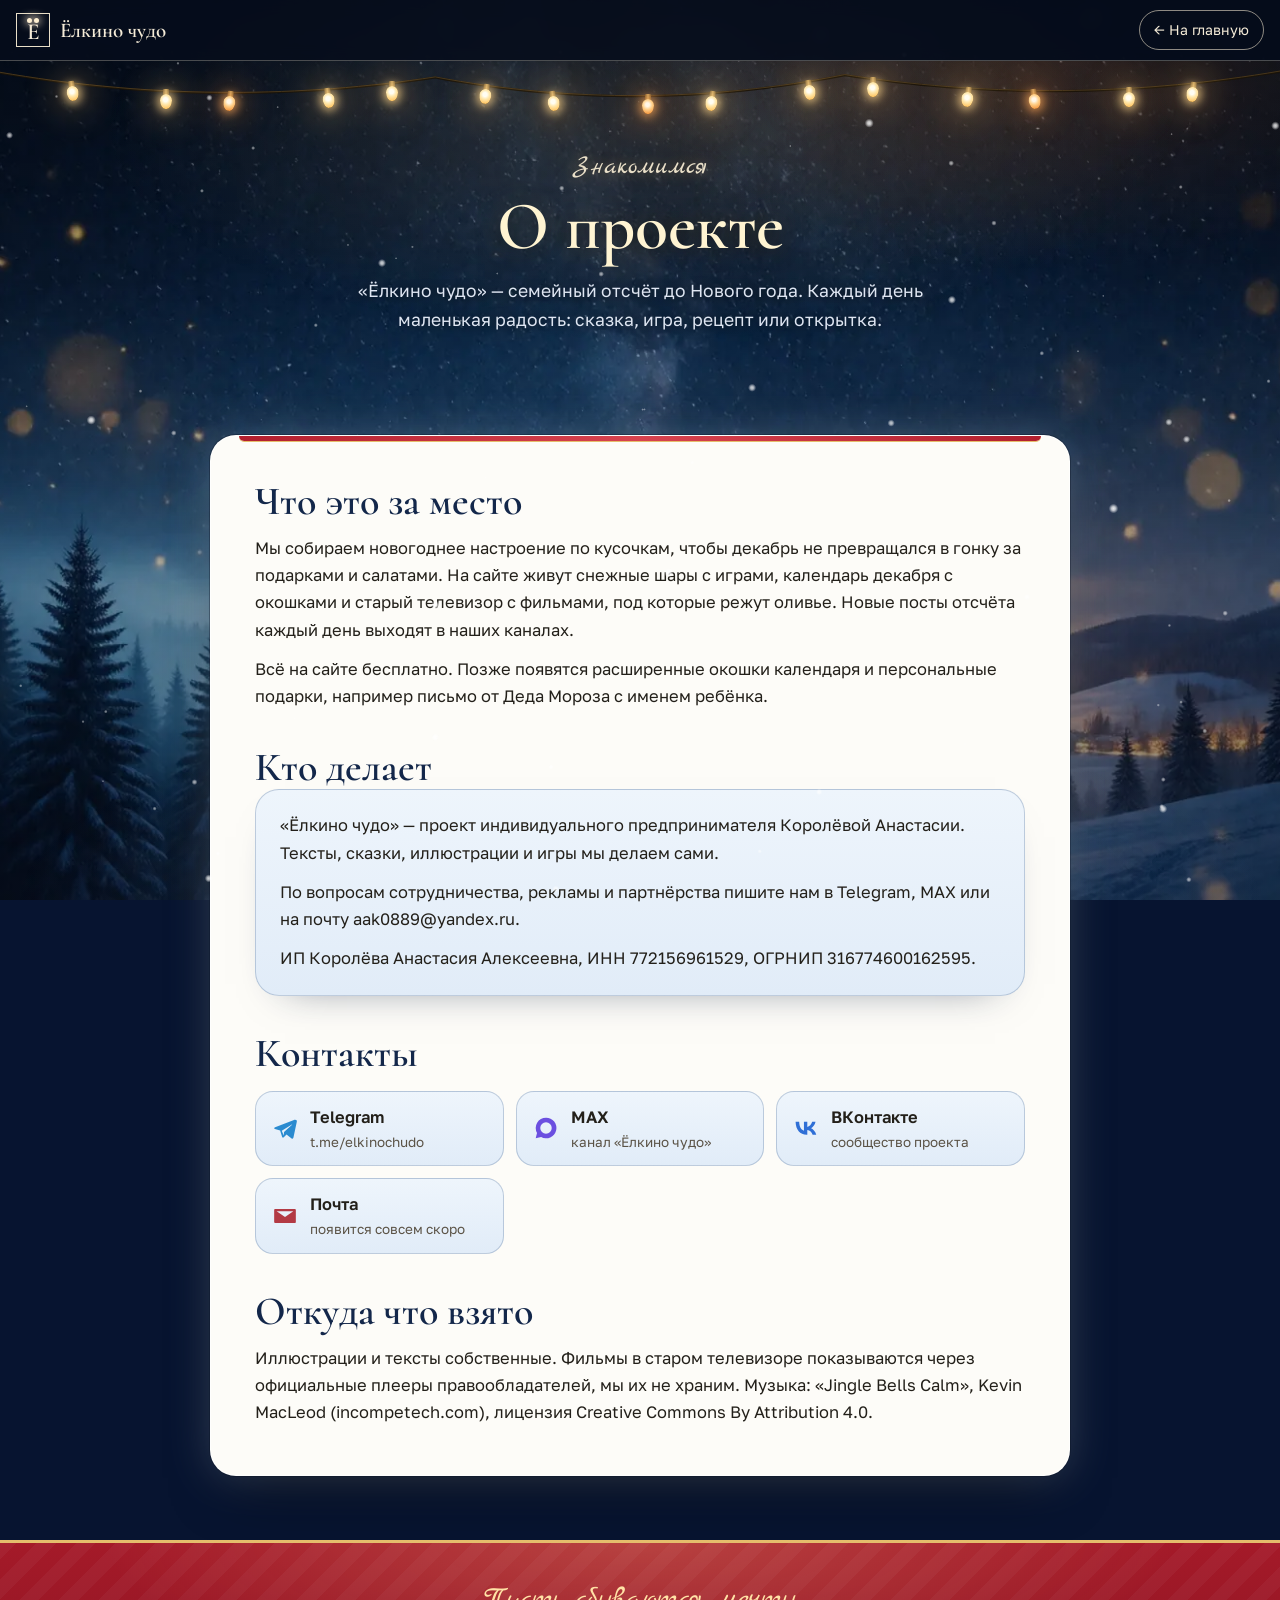
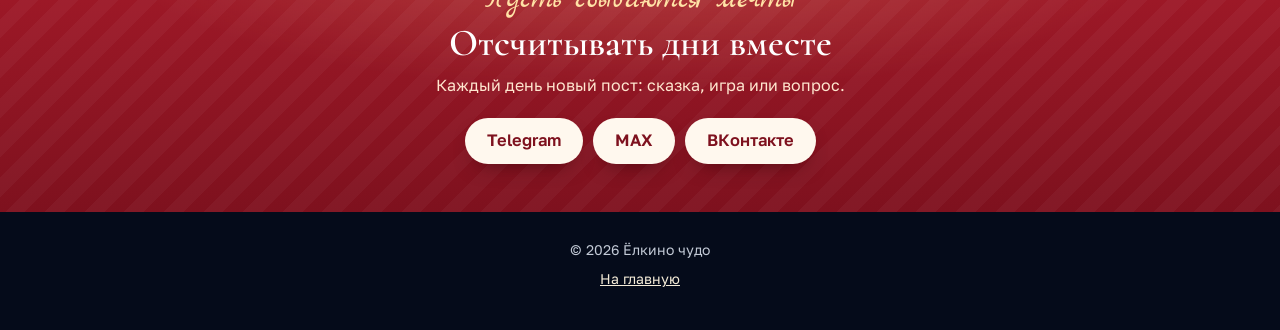
==== commit f7232761: "Светлые разделы: белый «Каждый день», голубые «Шары-игры», красная подписка - css/light.css (главная" ====
--- a/about.html
+++ b/about.html
@@ -17,8 +17,8 @@
 <link rel="preconnect" href="https://fonts.googleapis.com">
 <link rel="preconnect" href="https://fonts.gstatic.com" crossorigin>
 <link rel="stylesheet" href="https://fonts.googleapis.com/css2?family=Cormorant:wght@500;600;700&family=Golos+Text:wght@400;500;600&family=Marck+Script&display=swap">
-<link rel="stylesheet" href="css/page.css?v=20261109a">
-<link rel="stylesheet" href="css/night-pages.css?v=20261110a">
+<link rel="stylesheet" href="css/page.css?v=20261110">
+<link rel="stylesheet" href="css/night-pages.css?v=20261110">
 <!-- Yandex.Metrika counter -->
 <script>
 (function(m,e,t,r,i,k,a){m[i]=m[i]||function(){(m[i].a=m[i].a||[]).push(arguments)};m[i].l=1*new Date();for(var j=0;j<document.scripts.length;j++){if(document.scripts[j].src===r){return;}}k=e.createElement(t),a=e.getElementsByTagName(t)[0],k.async=1,k.src=r,a.parentNode.insertBefore(k,a)})(window,document,"script","https://mc.yandex.ru/metrika/tag.js","ym");
@@ -93,6 +93,6 @@
   <p>© 2026 Ёлкино чудо</p>
   <p><a href="./">На главную</a></p>
 </footer>
-<script src="js/night-pages.js?v=20261110a" defer></script>
+<script src="js/night-pages.js?v=20261110" defer></script>
 </body>
 </html>
--- a/css/night-pages.css
+++ b/css/night-pages.css
@@ -48,3 +48,27 @@
   .pn-garland{height:56px}
 }
 @media (prefers-reduced-motion:reduce){.pn-bulb::after{animation:none}}
+
+/* ---------- светлые акценты (10.11.2026): снежно-белая панель, голубые карточки, красная лента подписки ---------- */
+.pn .pg-main .wrap{background:#fdfcf8;border-color:rgba(255,255,255,.75);
+  box-shadow:0 0 0 1px rgba(8,16,34,.35),0 0 40px rgba(200,222,250,.22),0 26px 60px -24px rgba(0,0,0,.75)}
+/* красно-золотая ленточка по верху панели */
+.pn .pg-main .wrap::before{content:"";position:absolute;left:28px;right:28px;top:0;height:5px;border-radius:0 0 6px 6px;
+  background:linear-gradient(90deg,#b31f2e,#d8434f 50%,#b31f2e);box-shadow:0 1px 0 #e5bd6c}
+.pn .blk h2{color:#13274a}
+.pn .card,.pn .ct{background:linear-gradient(180deg,#eef5fc,#e1ecf8);border-color:rgba(47,79,128,.25)}
+.pn .ct:hover{border-color:#b31f2e}
+
+.pn-band{position:relative;padding:44px 16px 48px;text-align:center;color:#fff3dc;
+  background:radial-gradient(60% 80% at 50% 0%,rgba(255,210,150,.22),transparent 70%),
+    repeating-linear-gradient(135deg,rgba(255,255,255,.035) 0 14px,transparent 14px 28px),
+    linear-gradient(180deg,#a51a29,#7e111e)}
+.pn-band::before{content:"";position:absolute;left:0;right:0;top:0;height:3px;background:#e5bd6c}
+.pn-band p{margin:0 auto;max-width:560px}
+.pn-band .pn-band-k{font:400 30px/1.1 var(--script);color:#ffe2a6}
+.pn-band h2{margin-top:6px;font-size:clamp(28px,4vw,38px);color:#fff}
+.pn-band .pn-band-s{margin-top:8px;color:#ffe6cf;font-size:16px}
+.pn-band nav{display:flex;flex-wrap:wrap;justify-content:center;gap:10px;margin-top:20px}
+.pn-band a{display:inline-flex;align-items:center;min-height:46px;padding:0 22px;border-radius:999px;background:#fff8ee;color:#7e111e;font-weight:600;text-decoration:none;box-shadow:0 10px 22px -12px rgba(40,0,6,.7)}
+.pn-band a:hover{background:#fff}
+.pn .pg-foot{border-top:0}
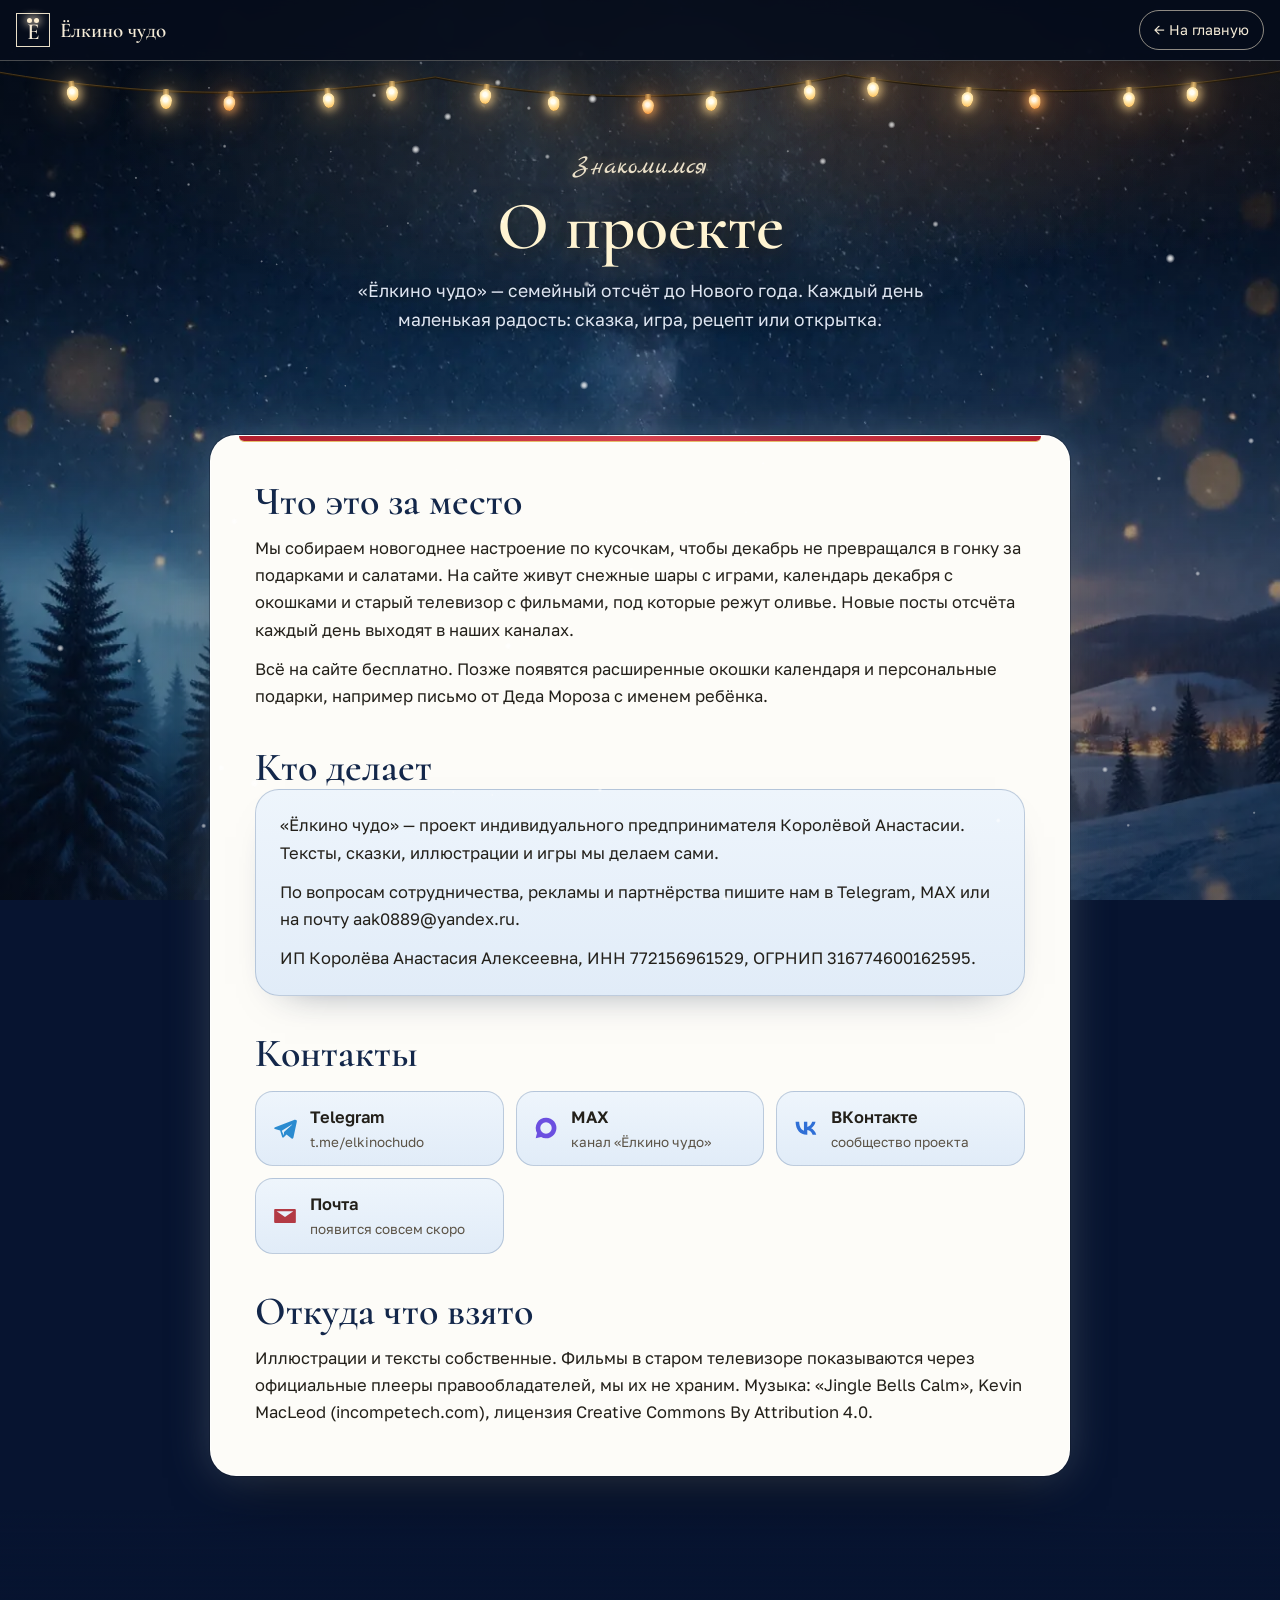
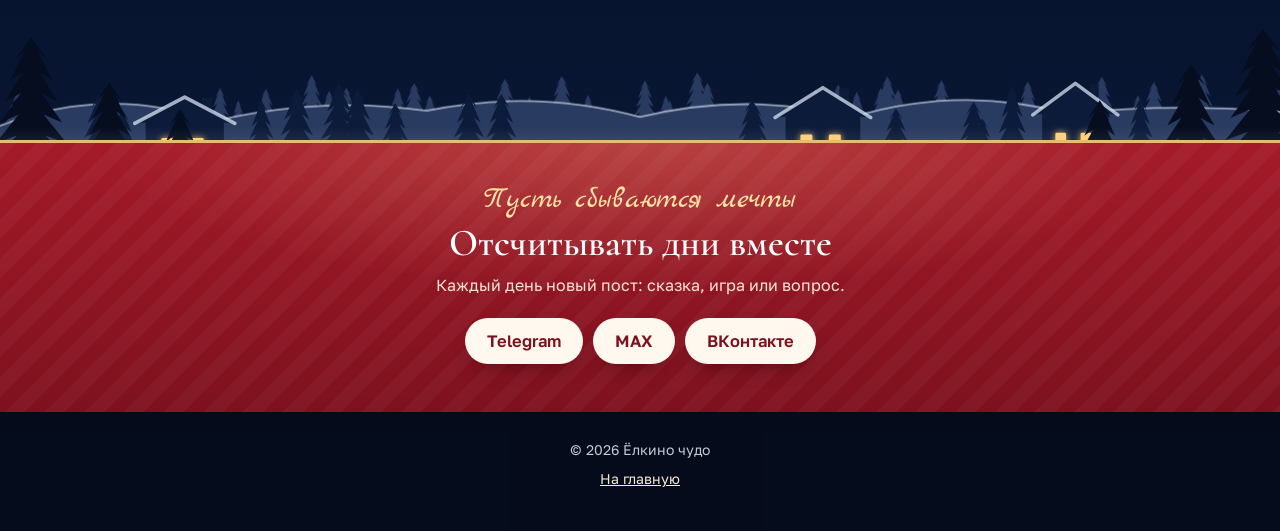
==== commit 3aeb2efb: "Глубина и снег на всём сайте: задник из трёх планов (холмы, ёлки, домики с окнами) у каждого раздела" ====
--- a/about.html
+++ b/about.html
@@ -19,6 +19,7 @@
 <link rel="stylesheet" href="https://fonts.googleapis.com/css2?family=Cormorant:wght@500;600;700&family=Golos+Text:wght@400;500;600&family=Marck+Script&display=swap">
 <link rel="stylesheet" href="css/page.css?v=20261110">
 <link rel="stylesheet" href="css/night-pages.css?v=20261110">
+<link rel="stylesheet" href="css/depth.css?v=20261111">
 <!-- Yandex.Metrika counter -->
 <script>
 (function(m,e,t,r,i,k,a){m[i]=m[i]||function(){(m[i].a=m[i].a||[]).push(arguments)};m[i].l=1*new Date();for(var j=0;j<document.scripts.length;j++){if(document.scripts[j].src===r){return;}}k=e.createElement(t),a=e.getElementsByTagName(t)[0],k.async=1,k.src=r,a.parentNode.insertBefore(k,a)})(window,document,"script","https://mc.yandex.ru/metrika/tag.js","ym");
@@ -94,5 +95,6 @@
   <p><a href="./">На главную</a></p>
 </footer>
 <script src="js/night-pages.js?v=20261110" defer></script>
+<script src="js/depth.js?v=20261111" defer></script>
 </body>
 </html>
--- a/css/depth.css
+++ b/css/depth.css
@@ -0,0 +1,23 @@
+/* «Ёлкино чудо»: задник с глубиной для всех разделов и страниц (11.11.2026). Скрипт — js/depth.js. */
+.dp-host{position:relative;isolation:isolate}
+.dp-host > .wrap,.dp-host > .fair-in{position:relative;z-index:1}
+.dp{position:absolute;left:0;right:0;bottom:0;height:clamp(170px,20vw,280px);z-index:0;pointer-events:none;overflow:hidden}
+.dp-l{position:absolute;left:0;bottom:-28px;width:100%;height:calc(100% + 28px)}
+.dp-far{opacity:.9;filter:blur(.6px)}
+.dp-win rect{filter:drop-shadow(0 0 4px rgba(255,190,100,.9))}
+/* на светлых разделах окна мягче */
+.days .dp-win,.globes .dp-win{opacity:.8}
+/* внутренние страницы: задник закреплён внизу окна, за содержимым */
+.dp-fixed{position:fixed;height:clamp(140px,24vh,260px);z-index:-1}
+/* отступ снизу, чтобы задник читался и не лез под последние строки */
+.dp-host{padding-bottom:max(var(--pb,0px),clamp(130px,15vw,200px))}
+@media (max-width:599px){.dp{height:190px}.dp-host{padding-bottom:max(var(--pb,0px),170px)}}
+/* календарь: задник над вязаной полосой */
+.advent > .dp{bottom:60px}
+@media (max-width:599px){.advent > .dp{bottom:45px}}
+/* внутренние страницы: полоса-задник перед лентой подписки (ночной лес с домиками) */
+.dp-strip{height:clamp(170px,18vw,240px);padding:0!important;margin-top:-30px;
+  background:linear-gradient(180deg,rgba(7,20,48,0),rgba(7,20,48,.6) 40%,#0a1733)}
+.dp-strip > .dp{height:100%}
+/* мягкий нижний край задника */
+.dp::after{content:"";position:absolute;left:0;right:0;bottom:0;height:14px;background:linear-gradient(180deg,rgba(255,255,255,0),rgba(255,255,255,.06))}
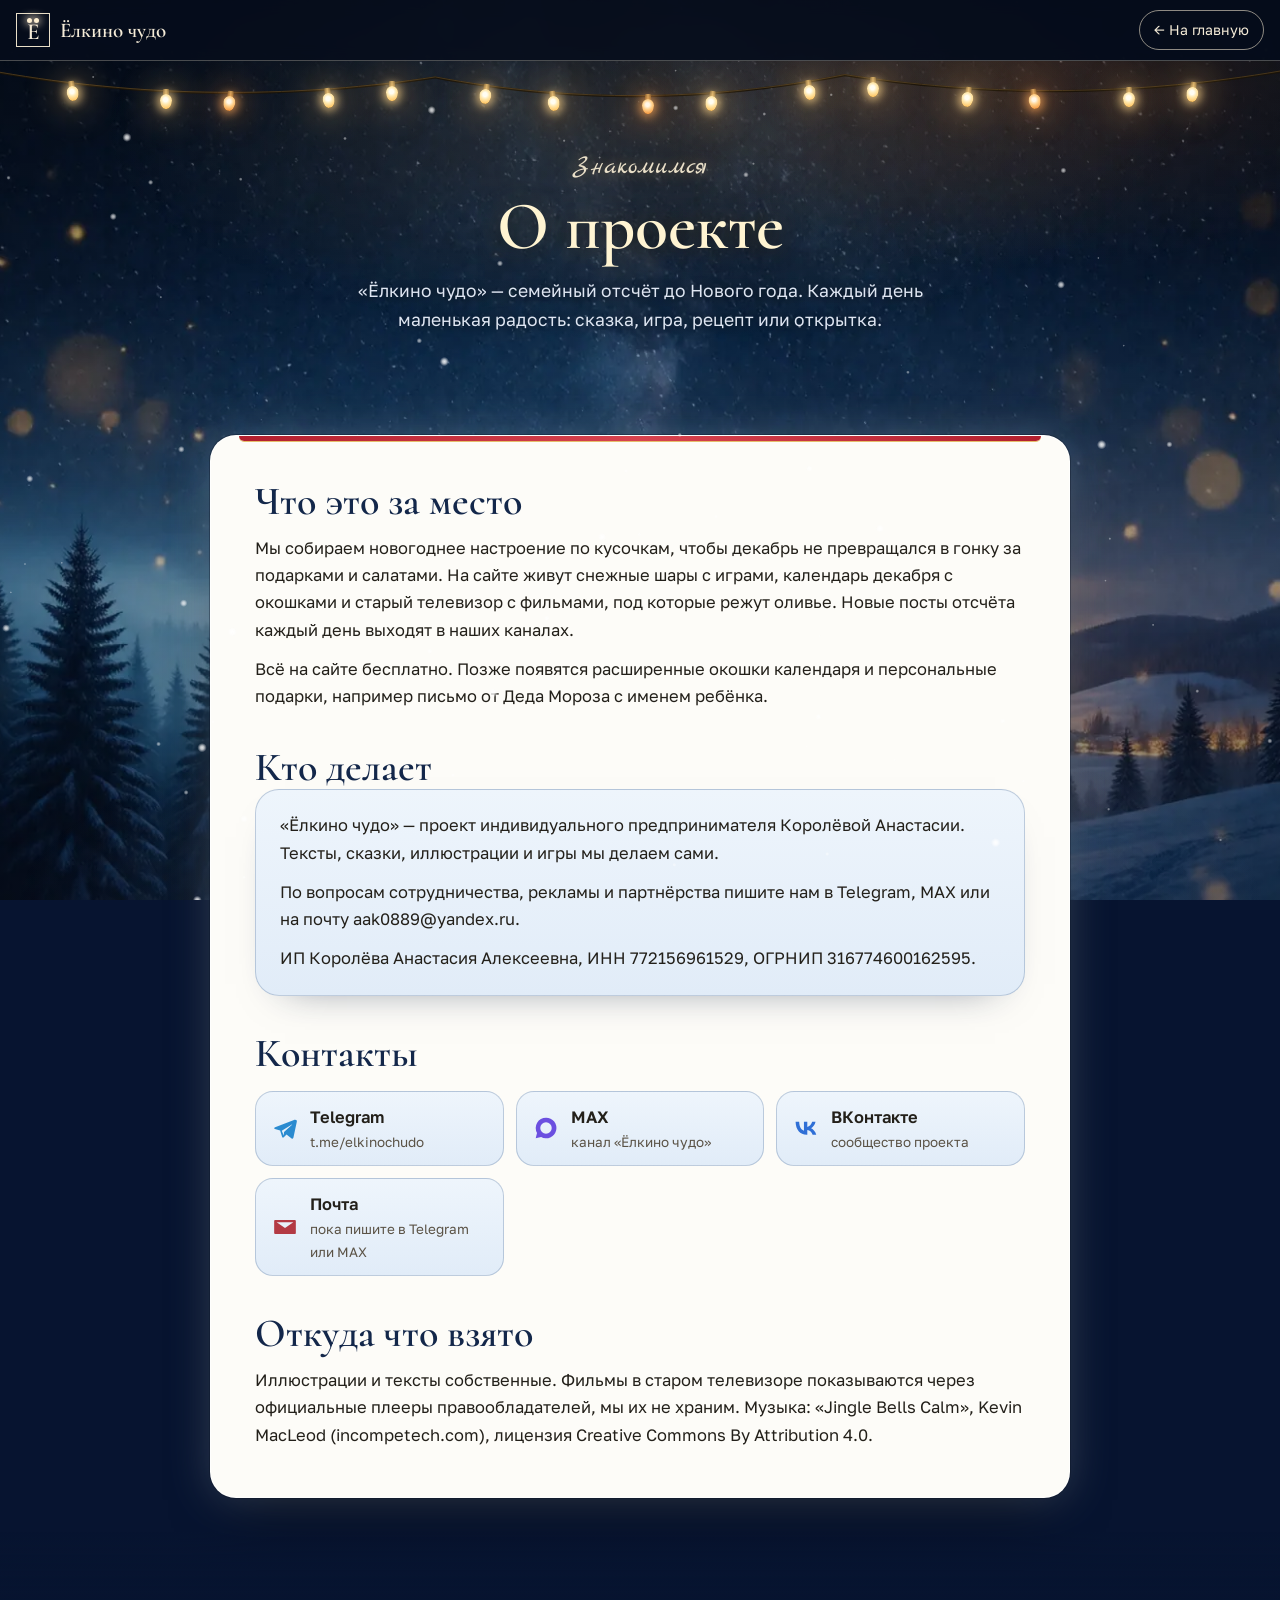
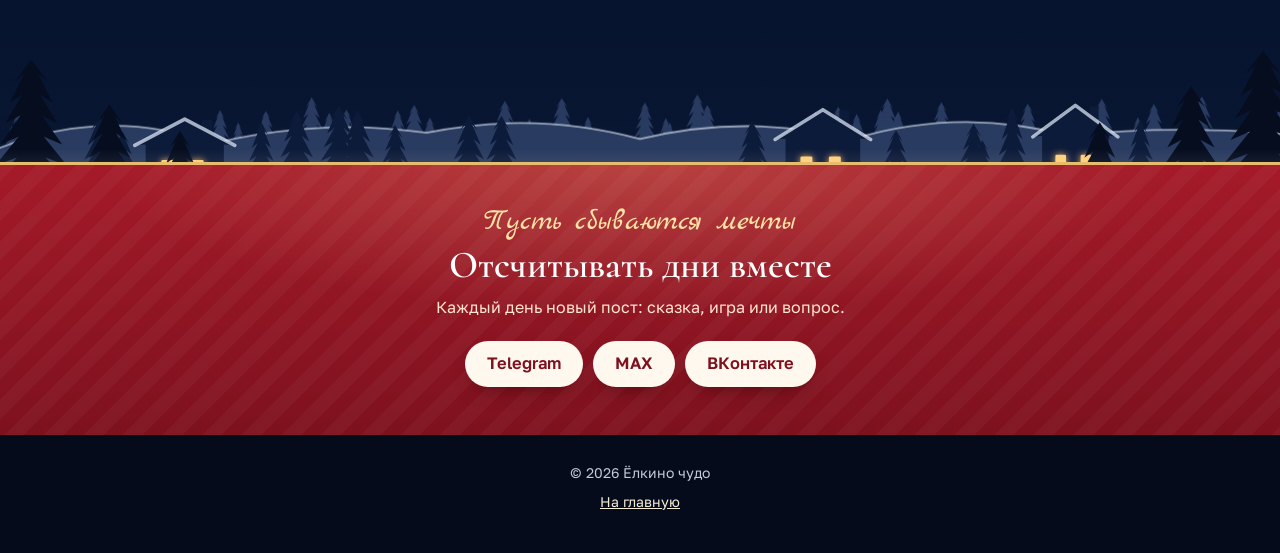
==== commit 99a5795c: "Ёлкино: рубрики на сайте (рецепты, «Как было у нас», игры, бланк письма A4), лента дней открывает по" ====
--- a/about.html
+++ b/about.html
@@ -77,7 +77,7 @@
         <!-- ПОЧТА: добавит Настя (отдельный ящик проекта). Когда будет — заменить блок ниже на ссылку mailto:. -->
         <div class="ct ct-mail">
           <svg viewBox="0 0 24 24" aria-hidden="true"><path d="M3 5.5h18c.6 0 1 .4 1 1v11c0 .6-.4 1-1 1H3a1 1 0 0 1-1-1v-11c0-.6.4-1 1-1Zm1.3 2 7.7 5.4 7.7-5.4H4.3Z"/></svg>
-          <span><b>Почта</b><small>появится совсем скоро</small></span>
+          <span><b>Почта</b><small>пока пишите в Telegram или MAX</small></span>
         </div>
       </div>
     </section>
